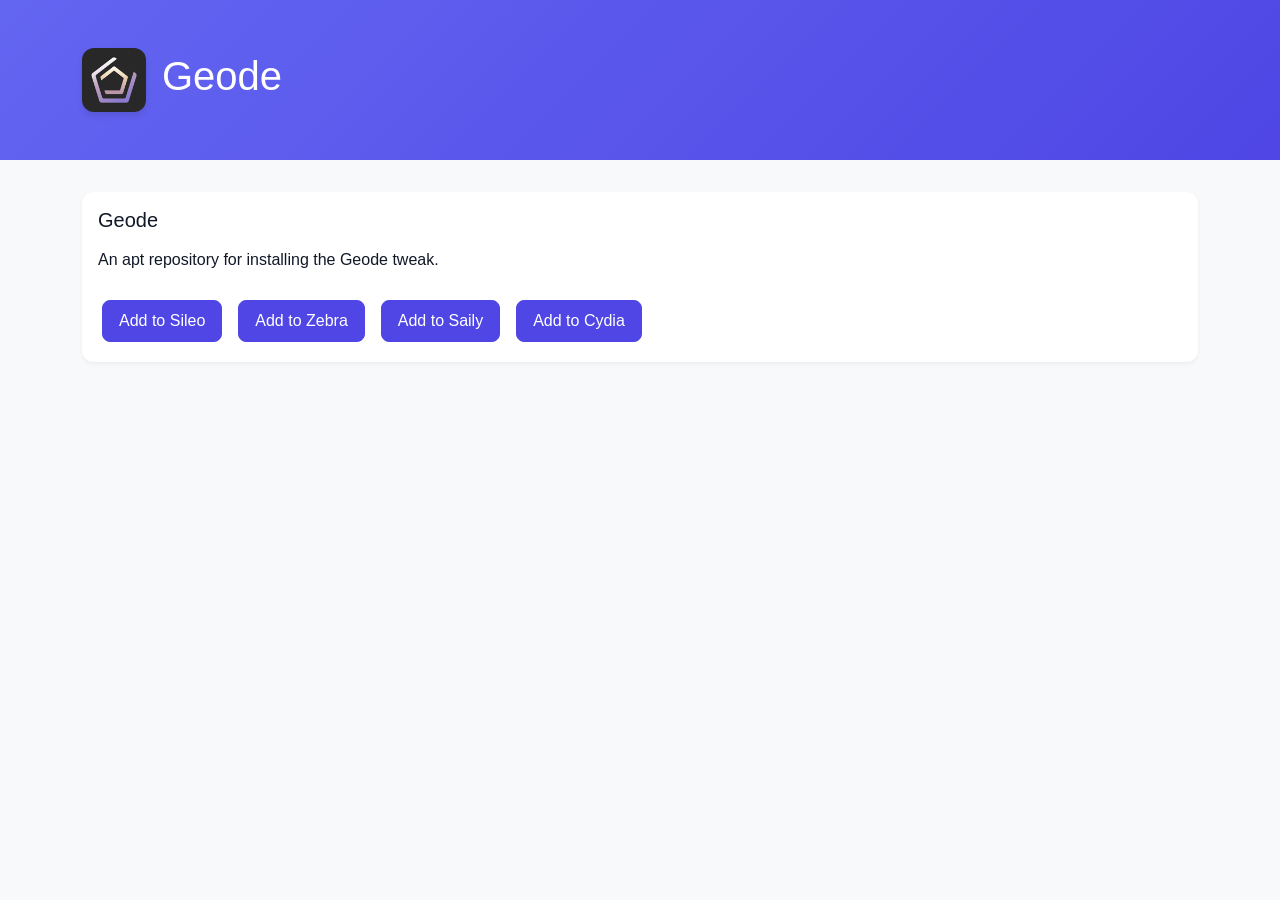
==== index.html @ 9895bb7e "this definitely wont go wrong" ====
<!DOCTYPE html>
<html lang="en">
  <head>
    <title>Geode</title>
    <meta charset="utf-8" />
    <meta name="viewport" content="width=device-width, initial-scale=1" />
    <link
      rel="stylesheet"
      href="https://cdnjs.cloudflare.com/ajax/libs/font-awesome/6.6.0/css/all.min.css"
      integrity="sha512-Kc323vGBEqzTmouAECnVceyQqyqdsSiqLQISBL29aUW4U/M7pSPA/gEUZQqv1cwx4OnYxTxve5UMg5GT6L4JJg=="
      crossorigin="anonymous"
      referrerpolicy="no-referrer"
    />
    <link
      rel="stylesheet"
      href="https://cdnjs.cloudflare.com/ajax/libs/bootstrap/5.3.3/css/bootstrap.min.css"
      integrity="sha512-jnSuA4Ss2PkkikSOLtYs8BlYIeeIK1h99ty4YfvRPAlzr377vr3CXDb7sb7eEEBYjDtcYj+AjBH3FLv5uSJuXg=="
      crossorigin="anonymous"
      referrerpolicy="no-referrer"
    />
    <link rel="stylesheet" href="style.css" />
  </head>
  <body>
    <div class="repo-header">
      <div class="container">
        <div class="d-flex align-items-center">
          <img src="CydiaIcon.png" alt="Repository Icon" />
          <h1>Geode</h1>
        </div>
      </div>
    </div>

    <div class="container mb-4">
      <div class="card">
        <div class="card-body">
          <h5 class="card-title mb-3">Geode</h5>
          <p class="card-text mb-4">
            An apt repository for installing the Geode tweak.
          </p>
          <div class="d-flex flex-wrap gap-2">
            <a class="btn btn-primary" href="sileo://source/https://geode-catgirls.github.io/repo"
              >Add to Sileo</a
            >
            <a
              class="btn btn-primary"
              href="zbra://sources/add/https://REPLACEHERE"
              >Add to Zebra</a
            >
            <a class="btn btn-primary" href="apt-repo://https://geode-catgirls.github.io/repo"
              >Add to Saily</a
            >
            <a
              class="btn btn-primary"
              href="cydia://url/https://cydia.saurik.com/api/share#?source=https://geode-catgirls.github.io/repo"
              >Add to Cydia</a
            >
          </div>
        </div>
      </div>
    </div>
  </body>
</html>
---- style.css ----
/* Light theme */
:root {
  --bg-primary: #f8f9fa;
  --bg-secondary: #ffffff;
  --text-primary: #111827;
  --text-secondary: #4b5563;
  --text-muted: #6b7280;
  --accent-primary: #4f46e5;
  --accent-secondary: #4338ca;
  --gradient: linear-gradient(135deg, #6366f1 0%, #4f46e5 100%);
  --border-color: rgba(0, 0, 0, 0.05);
  --shadow-sm: 0 2px 4px rgba(0, 0, 0, 0.05);
  --shadow-md: 0 4px 6px rgba(0, 0, 0, 0.1);
  --danger-bg: #fee2e2;
  --danger-text: #991b1b;
}

/* Dark theme */
@media (prefers-color-scheme: dark) {
  :root {
    --bg-primary: #1a1b1e;
    --bg-secondary: #2a2b2e;
    --text-primary: #f3f4f6;
    --text-secondary: #d1d5db;
    --text-muted: #9ca3af;
    --accent-primary: #818cf8;
    --accent-secondary: #6366f1;
    --gradient: linear-gradient(135deg, #818cf8 0%, #6366f1 100%);
    --border-color: rgba(255, 255, 255, 0.1);
    --shadow-sm: 0 2px 4px rgba(0, 0, 0, 0.3);
    --shadow-md: 0 4px 6px rgba(0, 0, 0, 0.4);
    --danger-bg: #7f1d1d;
    --danger-text: #fecaca;
  }
}

body {
  background-color: var(--bg-primary);
  font-family: -apple-system, BlinkMacSystemFont, "Segoe UI", Roboto,
    "Helvetica Neue", Arial, sans-serif;
  color: var(--text-primary);
  transition: background-color 0.3s, color 0.3s;
}

/* Header components */
.package-header,
.repo-header,
.changelog-header,
.screenshots-header {
  background: var(--gradient);
  color: white;
  padding: 3rem 0;
  margin-bottom: 2rem;
}

.repo-header img {
  width: 64px;
  height: 64px;
  margin-right: 1rem;
  border-radius: 12px;
  box-shadow: var(--shadow-md);
}

/* Grid and cards */
.screenshot-grid {
  display: grid;
  grid-template-columns: repeat(auto-fill, minmax(300px, 1fr));
  gap: 1.5rem;
  margin-bottom: 2rem;
}

.screenshot-card,
.card {
  background-color: var(--bg-secondary);
  border: none;
  border-radius: 12px;
  overflow: hidden;
  box-shadow: var(--shadow-sm);
  transition: transform 0.2s, box-shadow 0.2s;
}

.screenshot-card:hover,
.card:hover {
  transform: translateY(-2px);
  box-shadow: var(--shadow-md);
}

.screenshot-caption {
  padding: 1rem;
  color: var(--text-secondary);
  font-size: 0.875rem;
  text-align: center;
}

.card-header {
  background-color: var(--bg-secondary);
  border-bottom: 1px solid var(--border-color);
  color: var(--text-primary);
  font-weight: 600;
  padding: 1rem 1.25rem;
}

/* Typography */
.section-title {
  color: var(--text-primary);
  font-weight: 700;
  font-size: 1.25rem;
  margin-bottom: 1rem;
}

.card-title,
.card-text {
  color: var(--text-primary);
}

.h5 {
  margin-top: -10px;
}

/* Lists and items */
.list-group {
  background-color: var(--bg-secondary);
  border-radius: 12px;
  overflow: hidden;
}

.list-group-item {
  background-color: var(--bg-secondary);
  border: none;
  border-bottom: 1px solid var(--border-color);
  color: var(--text-primary);
  padding: 1rem 1.25rem;
}

.link-item {
  color: var(--accent-primary);
  text-decoration: none;
  display: flex;
  align-items: center;
  gap: 0.5rem;
}

.link-item:hover {
  background-color: var(--bg-primary);
  color: var(--accent-secondary);
}

/* Components */
.badge,
.version-tag {
  background-color: var(--accent-primary);
  color: white;
  font-weight: 600;
  padding: 0.5em 1em;
  border-radius: 6px;
}

.alert {
  border: none;
  border-radius: 12px;
  padding: 1rem 1.25rem;
}

.alert-danger {
  background-color: var(--danger-bg);
  color: var(--danger-text);
}

.changelog-date {
  color: var(--text-muted);
  font-size: 0.875rem;
}

.btn-primary {
  background-color: var(--accent-primary);
  border-color: var(--accent-primary);
  color: white;
  padding: 0.5rem 1rem;
  border-radius: 8px;
  margin: 0.25rem;
  transition: all 0.2s;
}

.btn-primary:hover {
  background-color: var(--accent-secondary);
  border-color: var(--accent-secondary);
}

/* Media queries */
@media (max-width: 768px) {
  .screenshot-grid {
    grid-template-columns: repeat(auto-fill, minmax(250px, 1fr));
  }
}

/* Smooth transitions */
* {
  transition: background-color 0.3s, border-color 0.3s, color 0.3s;
}
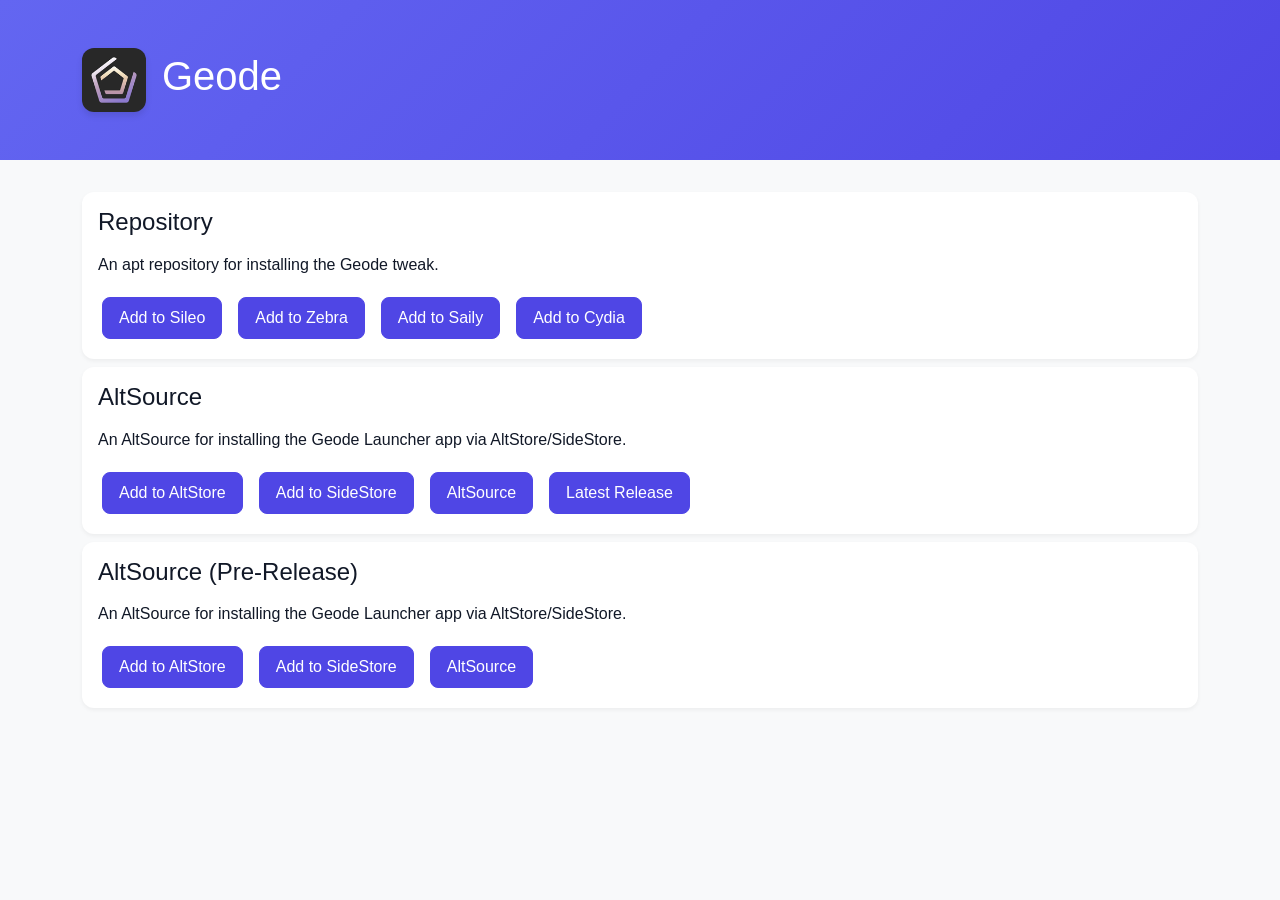
==== commit 325a2a59: "deploy: 7a9fbacfbd393f7598fd892894a878f219b37809" ====
--- a/index.html
+++ b/index.html
@@ -19,44 +19,106 @@
       referrerpolicy="no-referrer"
     />
     <link rel="stylesheet" href="style.css" />
+    <link rel="icon" href="./CydiaIcon.png" type="image/png" />
   </head>
   <body>
     <div class="repo-header">
       <div class="container">
         <div class="d-flex align-items-center">
-          <img src="CydiaIcon.png" alt="Repository Icon" />
+          <img src="./CydiaIcon.png" alt="Geode App/Tweak Icon" />
           <h1>Geode</h1>
         </div>
       </div>
     </div>
 
     <div class="container mb-4">
-      <div class="card">
+      <div class="card mb-2">
         <div class="card-body">
-          <h5 class="card-title mb-3">Geode</h5>
-          <p class="card-text mb-4">
+          <h4 class="card-title mb-3">Repository</h4>
+          <p class="card-text mb-3">
             An apt repository for installing the Geode tweak.
           </p>
           <div class="d-flex flex-wrap gap-2">
-            <a class="btn btn-primary" href="sileo://source/https://geode-catgirls.github.io/repo"
-              >Add to Sileo</a
-            >
+            <a 
+              class="btn btn-primary"
+              href="sileo://source/https://ios-repo.geode-sdk.org">
+              Add to Sileo
+            </a>
             <a
               class="btn btn-primary"
-              href="zbra://sources/add/https://REPLACEHERE"
-              >Add to Zebra</a
-            >
-            <a class="btn btn-primary" href="apt-repo://https://geode-catgirls.github.io/repo"
-              >Add to Saily</a
-            >
+              href="zbra://sources/add/https://ios-repo.geode-sdk.org">
+              Add to Zebra
+            </a>
             <a
               class="btn btn-primary"
-              href="cydia://url/https://cydia.saurik.com/api/share#?source=https://geode-catgirls.github.io/repo"
-              >Add to Cydia</a
-            >
+              href="apt-repo://https://ios-repo.geode-sdk.org">
+              Add to Saily
+            </a>
+            <a
+              class="btn btn-primary"
+              href="cydia://url/https://cydia.saurik.com/api/share#?source=https://ios-repo.geode-sdk.org">
+              Add to Cydia
+            </a>
+          </div>
+        </div>
+      </div>
+      
+      <div class="card mb-2">
+        <div class="card-body">
+          <h4 class="card-title mb-3">AltSource</h4>
+          <p class="card-text mb-3">
+            An AltSource for installing the Geode Launcher app via AltStore/SideStore.
+          </p>
+          <div class="d-flex flex-wrap gap-2">
+            <a 
+              class="btn btn-primary"
+              href="altstore://source?URL=https://ios-repo.geode-sdk.org/altsource/main.json">
+              Add to AltStore
+            </a>
+            <a
+              class="btn btn-primary"
+              href="sidestore://source?URL=https://ios-repo.geode-sdk.org/altsource/main.json">
+              Add to SideStore
+            </a>
+            <a
+              class="btn btn-primary"
+              href="./altsource/main.json">
+              AltSource
+            </a>
+            <a
+              class="btn btn-primary"
+              href="//github.com/geode-sdk/ios-launcher/releases/latest/">
+              Latest Release
+            </a>
+          </div>
+        </div>
+      </div>
+
+      <div class="card mb-2">
+        <div class="card-body">
+          <h4 class="card-title mb-3">AltSource (Pre-Release)</h4>
+          <p class="card-text mb-3">
+            An AltSource for installing the Geode Launcher app via AltStore/SideStore.
+          </p>
+          <div class="d-flex flex-wrap gap-2">
+            <a 
+              class="btn btn-primary"
+              href="altstore://source?URL=https://ios-repo.geode-sdk.org/altsource/pre.json">
+              Add to AltStore
+            </a>
+            <a
+              class="btn btn-primary"
+              href="sidestore://source?URL=https://ios-repo.geode-sdk.org/altsource/pre.json">
+              Add to SideStore
+            </a>
+            <a
+              class="btn btn-primary"
+              href="./altsource/pre.json">
+              AltSource
+            </a>
           </div>
         </div>
       </div>
     </div>
   </body>
-</html>+</html>
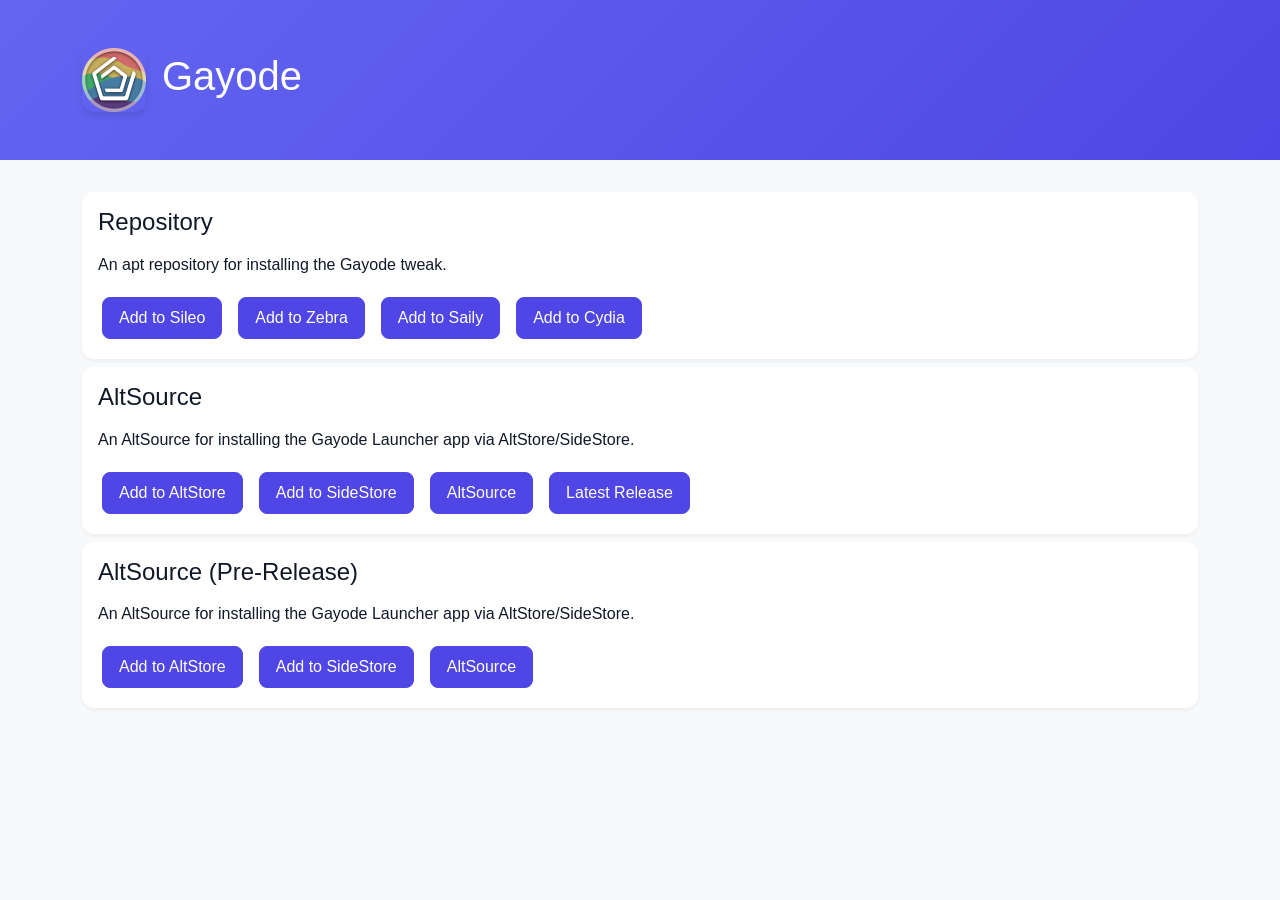
==== commit 7a7610d5: "deploy: 7f678414a8c044fa14ad52793e0250bc8e4207f2" ====
--- a/index.html
+++ b/index.html
@@ -1,7 +1,7 @@
 <!DOCTYPE html>
 <html lang="en">
   <head>
-    <title>Geode</title>
+    <title>Gayode</title>
     <meta charset="utf-8" />
     <meta name="viewport" content="width=device-width, initial-scale=1" />
     <link
@@ -19,14 +19,14 @@
       referrerpolicy="no-referrer"
     />
     <link rel="stylesheet" href="style.css" />
-    <link rel="icon" href="./CydiaIcon.png" type="image/png" />
+    <link rel="icon" href="./img/AltSourceIcon-Pride.png" type="image/png" />
   </head>
   <body>
     <div class="repo-header">
       <div class="container">
         <div class="d-flex align-items-center">
-          <img src="./CydiaIcon.png" alt="Geode App/Tweak Icon" />
-          <h1>Geode</h1>
+          <img src="./img/AltSourceIcon-Pride.png" alt="Geode App/Tweak Icon" />
+          <h1>Gayode</h1>
         </div>
       </div>
     </div>
@@ -36,7 +36,7 @@
         <div class="card-body">
           <h4 class="card-title mb-3">Repository</h4>
           <p class="card-text mb-3">
-            An apt repository for installing the Geode tweak.
+            An apt repository for installing the Gayode tweak.
           </p>
           <div class="d-flex flex-wrap gap-2">
             <a 
@@ -67,7 +67,7 @@
         <div class="card-body">
           <h4 class="card-title mb-3">AltSource</h4>
           <p class="card-text mb-3">
-            An AltSource for installing the Geode Launcher app via AltStore/SideStore.
+            An AltSource for installing the Gayode Launcher app via AltStore/SideStore.
           </p>
           <div class="d-flex flex-wrap gap-2">
             <a 
@@ -98,7 +98,7 @@
         <div class="card-body">
           <h4 class="card-title mb-3">AltSource (Pre-Release)</h4>
           <p class="card-text mb-3">
-            An AltSource for installing the Geode Launcher app via AltStore/SideStore.
+            An AltSource for installing the Gayode Launcher app via AltStore/SideStore.
           </p>
           <div class="d-flex flex-wrap gap-2">
             <a 
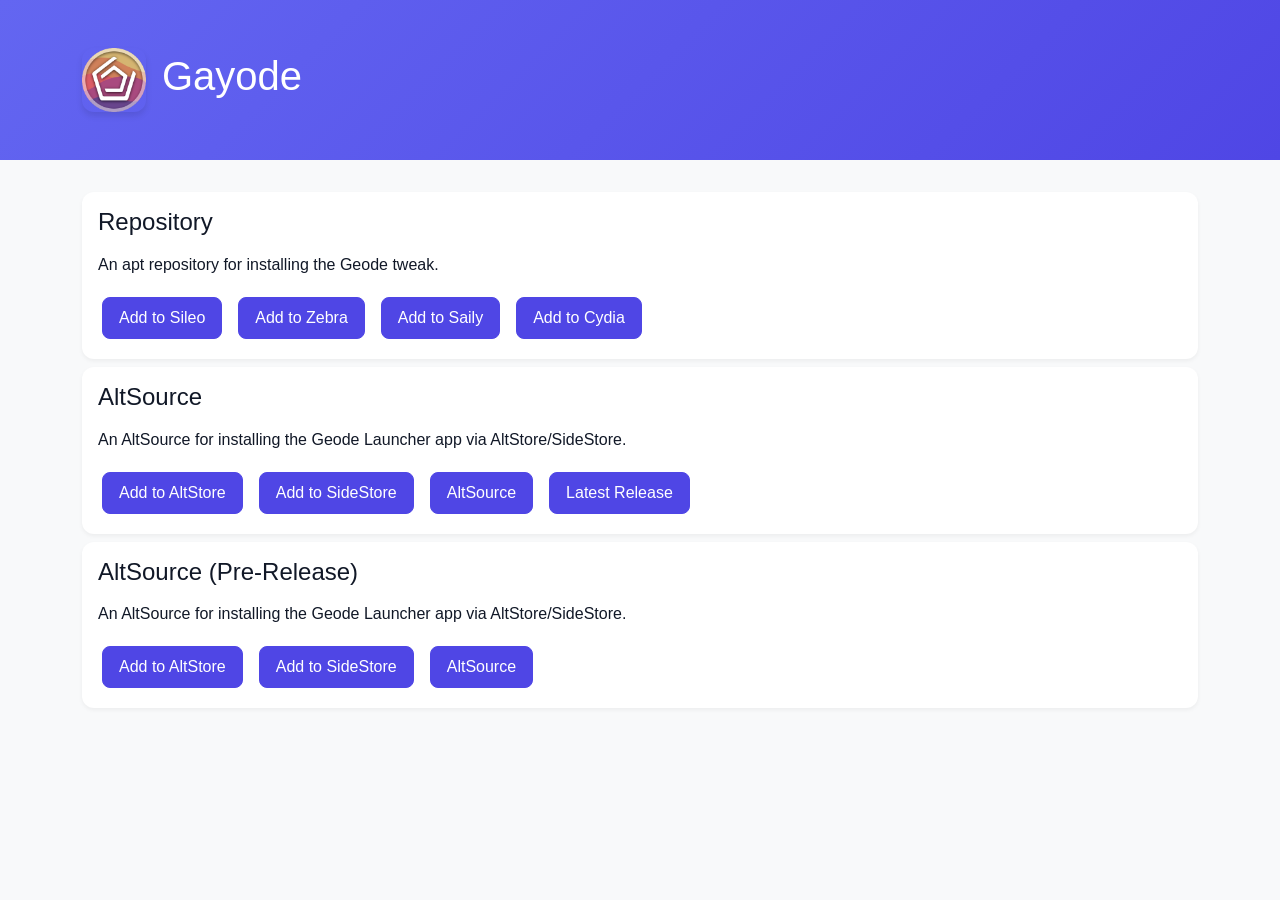
==== commit 3d357715: "deploy: d76c7c38a8f992a530ab187c5bb534233f0b14c8" ====
--- a/index.html
+++ b/index.html
@@ -1,7 +1,7 @@
 <!DOCTYPE html>
 <html lang="en">
   <head>
-    <title>Gayode</title>
+    <title>Geode</title>
     <meta charset="utf-8" />
     <meta name="viewport" content="width=device-width, initial-scale=1" />
     <link
@@ -19,13 +19,13 @@
       referrerpolicy="no-referrer"
     />
     <link rel="stylesheet" href="style.css" />
-    <link rel="icon" href="./img/AltSourceIcon-Pride.png" type="image/png" />
+    <link rel="icon" href="./img/AltSourceIcon.png" type="image/png" />
   </head>
   <body>
     <div class="repo-header">
       <div class="container">
         <div class="d-flex align-items-center">
-          <img src="./img/AltSourceIcon-Pride.png" alt="Geode App/Tweak Icon" />
+          <img src="./img/AltSourceIcon.png" alt="Geode App/Tweak Icon" />
           <h1>Gayode</h1>
         </div>
       </div>
@@ -36,7 +36,7 @@
         <div class="card-body">
           <h4 class="card-title mb-3">Repository</h4>
           <p class="card-text mb-3">
-            An apt repository for installing the Gayode tweak.
+            An apt repository for installing the Geode tweak.
           </p>
           <div class="d-flex flex-wrap gap-2">
             <a 
@@ -67,7 +67,7 @@
         <div class="card-body">
           <h4 class="card-title mb-3">AltSource</h4>
           <p class="card-text mb-3">
-            An AltSource for installing the Gayode Launcher app via AltStore/SideStore.
+            An AltSource for installing the Geode Launcher app via AltStore/SideStore.
           </p>
           <div class="d-flex flex-wrap gap-2">
             <a 
@@ -98,7 +98,7 @@
         <div class="card-body">
           <h4 class="card-title mb-3">AltSource (Pre-Release)</h4>
           <p class="card-text mb-3">
-            An AltSource for installing the Gayode Launcher app via AltStore/SideStore.
+            An AltSource for installing the Geode Launcher app via AltStore/SideStore.
           </p>
           <div class="d-flex flex-wrap gap-2">
             <a 
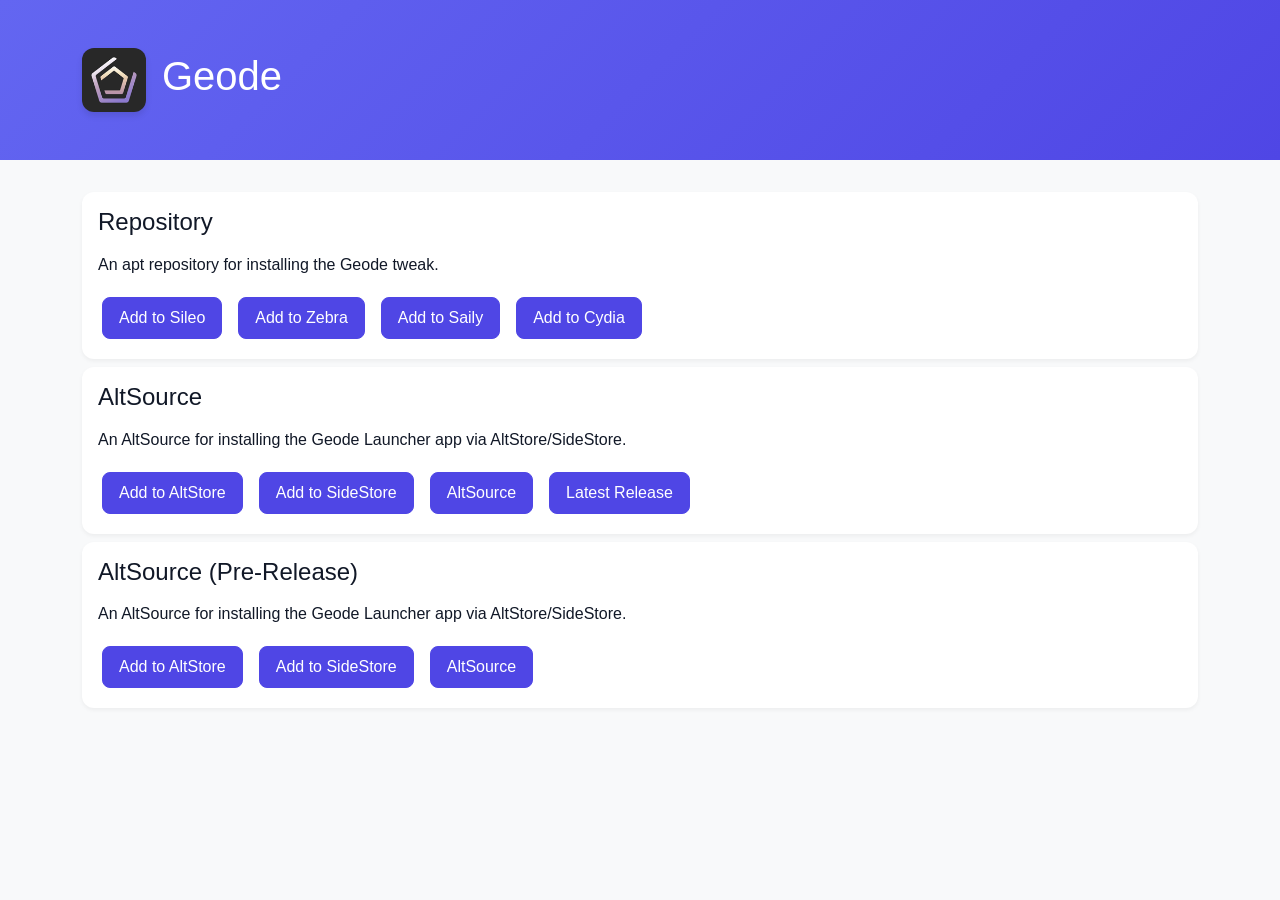
==== commit 0dda45b1: "deploy: 131ed681a5952265edc219d8d6c1d60c05b1bbe9" ====
--- a/index.html
+++ b/index.html
@@ -25,8 +25,8 @@
     <div class="repo-header">
       <div class="container">
         <div class="d-flex align-items-center">
-          <img src="./img/AltSourceIcon.png" alt="Geode App/Tweak Icon" />
-          <h1>Gayode</h1>
+          <img src="./CydiaIcon.png" alt="Geode App/Tweak Icon" />
+          <h1>Geode</h1>
         </div>
       </div>
     </div>
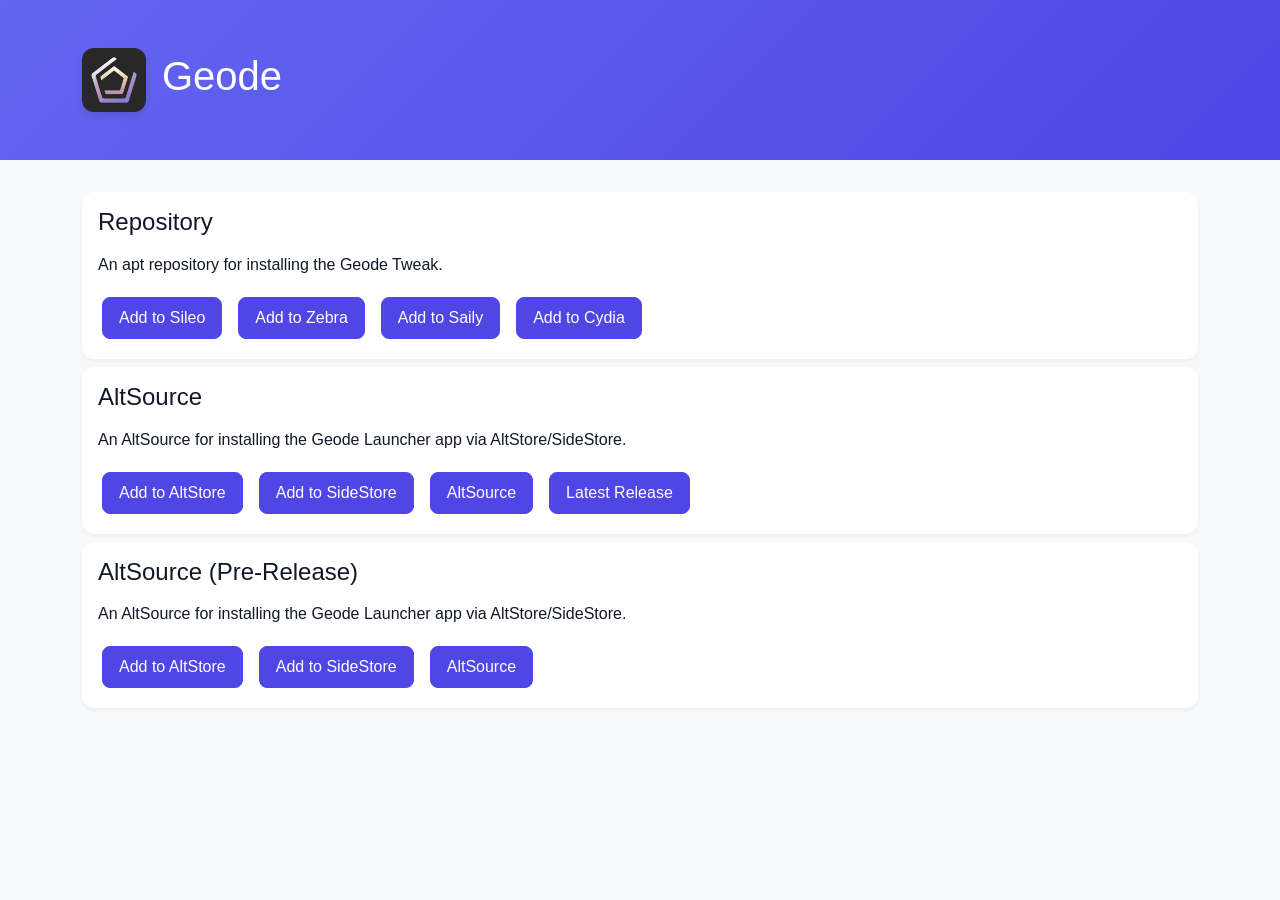
==== commit 0d8d6c71: "deploy: d068426cfd9d8b996196aa9d64cc9bb652b8a131" ====
--- a/index.html
+++ b/index.html
@@ -36,7 +36,7 @@
         <div class="card-body">
           <h4 class="card-title mb-3">Repository</h4>
           <p class="card-text mb-3">
-            An apt repository for installing the Geode tweak.
+            An apt repository for installing the Geode Tweak.
           </p>
           <div class="d-flex flex-wrap gap-2">
             <a 
@@ -93,7 +93,7 @@
           </div>
         </div>
       </div>
-
+      
       <div class="card mb-2">
         <div class="card-body">
           <h4 class="card-title mb-3">AltSource (Pre-Release)</h4>
